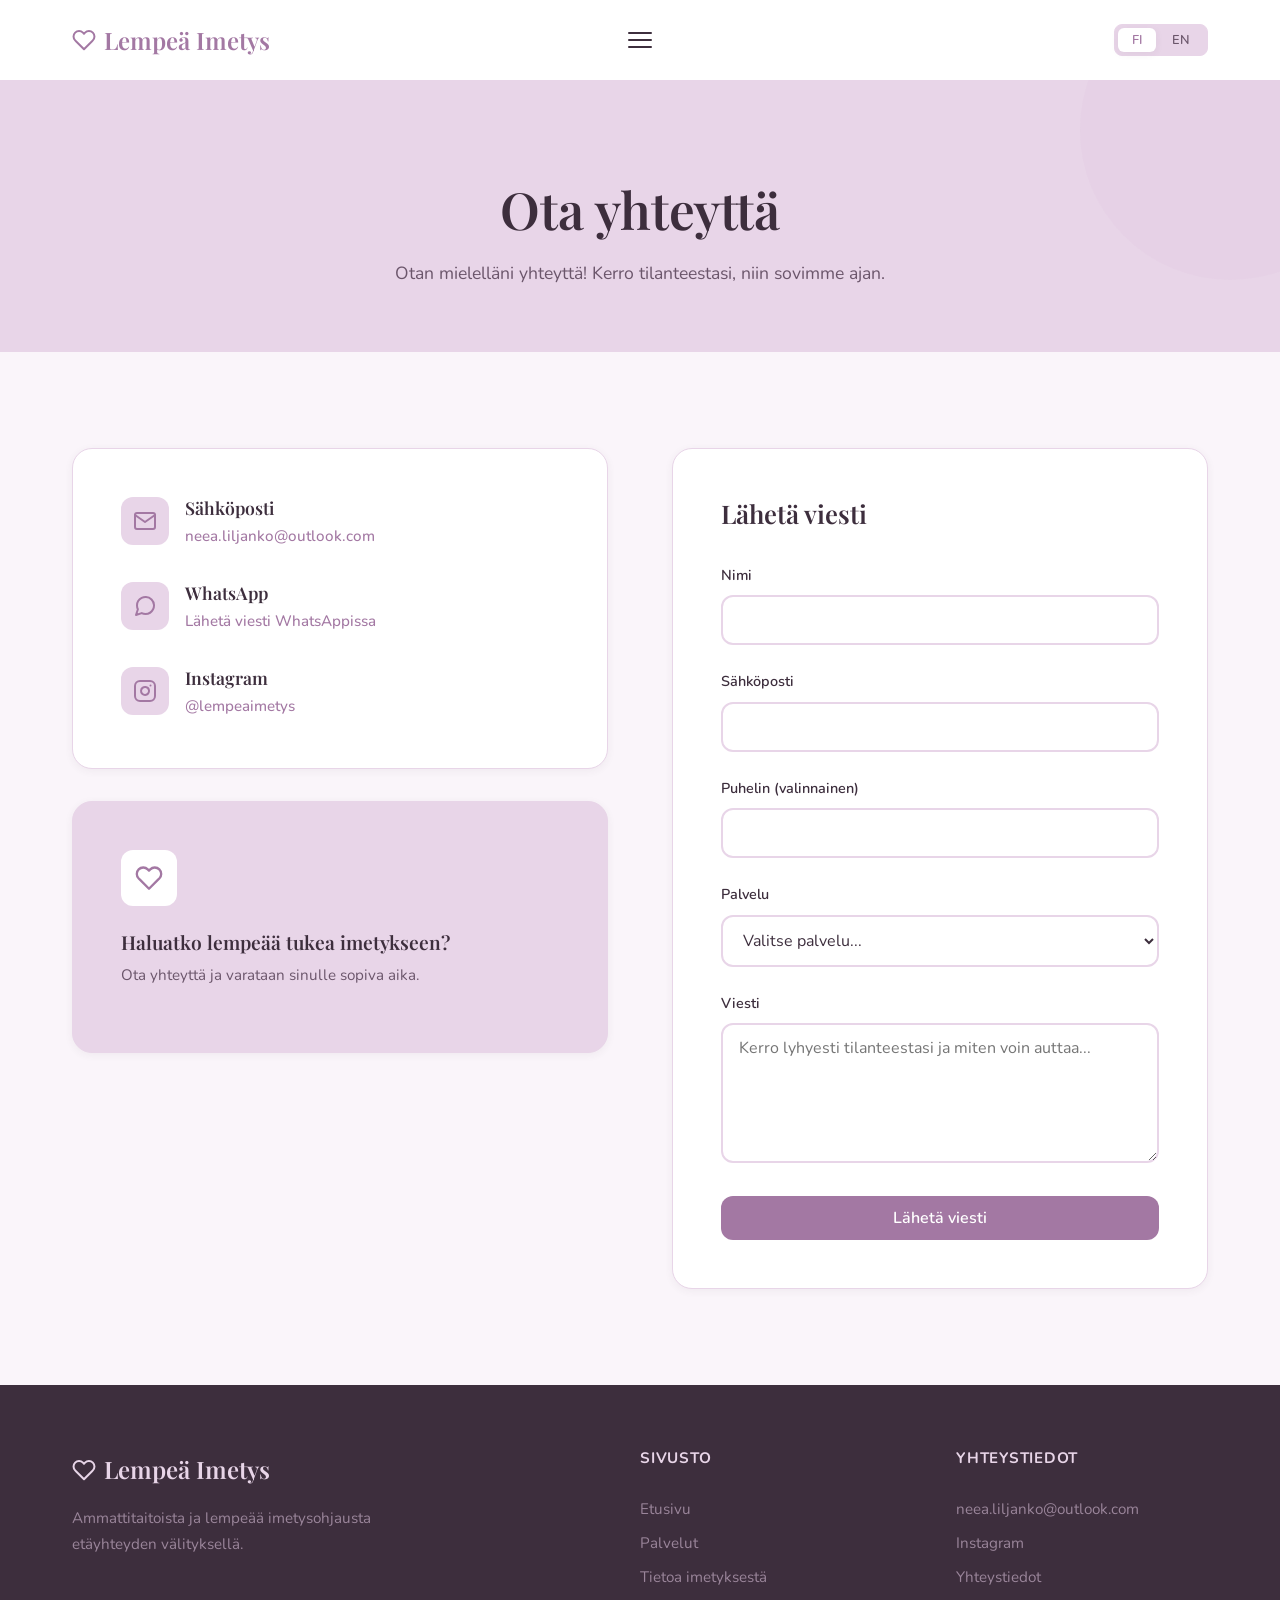
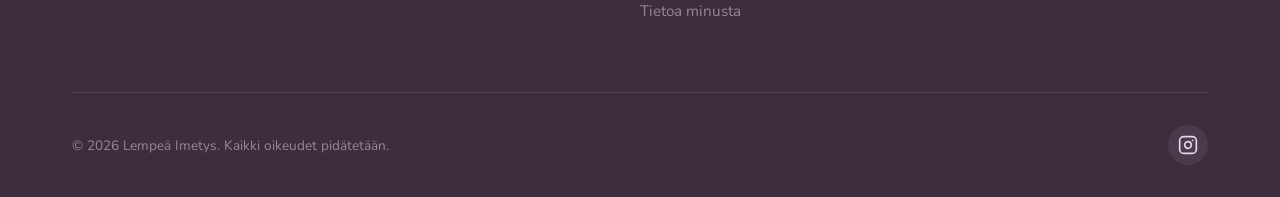
==== yhteystiedot.html @ 5a23f72b "Initial website launch - Lempeä Imetys" ====
<!DOCTYPE html>
<html lang="fi">

<head>
    <meta charset="UTF-8">
    <meta name="viewport" content="width=device-width, initial-scale=1.0">
    <title>Yhteystiedot, Lempeä Imetys</title>
    <meta name="description"
        content="Ota yhteyttä Lempeän Imetyksen imetysohjaajaan sähköpostilla, WhatsAppilla tai lomakkeella.">
    <link rel="stylesheet" href="css/style.css">
    <link rel="icon"
        href="data:image/svg+xml,<svg xmlns='http://www.w3.org/2000/svg' viewBox='0 0 24 24' fill='%23C8A2C8' stroke='%23A378A3' stroke-width='2'><path d='M20.84 4.61a5.5 5.5 0 0 0-7.78 0L12 5.67l-1.06-1.06a5.5 5.5 0 0 0-7.78 7.78l1.06 1.06L12 21.23l7.78-7.78 1.06-1.06a5.5 5.5 0 0 0 0-7.78z'/></svg>">
</head>

<body>

    <!-- Navigation -->
    <nav class="navbar" id="navbar">
        <div class="container">
            <a href="index.html" class="nav-logo">
                <svg class="icon" viewBox="0 0 24 24" fill="var(--color-primary)" stroke="var(--color-primary-dark)" stroke-width="2" stroke-linecap="round" stroke-linejoin="round">
                    <path d="M20.84 4.61a5.5 5.5 0 0 0-7.78 0L12 5.67l-1.06-1.06a5.5 5.5 0 0 0-7.78 7.78l1.06 1.06L12 21.23l7.78-7.78 1.06-1.06a5.5 5.5 0 0 0 0-7.78z"></path>
                </svg>
                <span>Lempeä Imetys</span>
            </a>
            <button class="nav-toggle" id="nav-toggle" aria-label="Menu">
                <span></span><span></span><span></span>
            </button>
            <div class="nav-right">
                <div class="lang-toggle">
                    <button data-lang="fi" class="active">FI</button>
                    <button data-lang="en">EN</button>
                </div>
            </div>
        </div>
        <div class="nav-links" id="nav-links">
            <a href="index.html" data-i18n="nav_home">Etusivu</a>
            <a href="palvelut.html" data-i18n="nav_services">Palvelut</a>
            <a href="tietoa-imetyksesta.html" data-i18n="nav_about_bf">Tietoa imetyksestä</a>
            <a href="tietoa-minusta.html" data-i18n="nav_about_me">Tietoa minusta</a>
            <a href="yhteystiedot.html" data-i18n="nav_contact">Yhteystiedot</a>
        </div>
    </nav>

    <!-- Page Header -->
    <section class="page-header">
        <div class="container">
            <h1 data-i18n="contact_page_title">Ota yhteyttä</h1>
            <p data-i18n="contact_page_subtitle">Otan mielelläni yhteyttä! Kerro tilanteestasi, niin sovimme ajan.</p>
        </div>
    </section>

    <!-- Contact Section -->
    <section class="section">
        <div class="container">
            <div class="contact-grid">
                <!-- Contact Info -->
                <div class="fade-in-left">
                    <div class="contact-info-card" style="margin-bottom: var(--space-xl);">
                        <div class="contact-info-item">
                            <div class="contact-info-icon">
                                <svg class="icon" viewBox="0 0 24 24">
                                    <path
                                        d="M4 4h16c1.1 0 2 .9 2 2v12c0 1.1-.9 2-2 2H4c-1.1 0-2-.9-2-2V6c0-1.1.9-2 2-2z">
                                    </path>
                                    <polyline points="22,6 12,13 2,6"></polyline>
                                </svg>
                            </div>
                            <div>
                                <h4 data-i18n="contact_email_title">Sähköposti</h4>
                                <p><a href="mailto:neea.liljanko@outlook.com"
                                        data-i18n="contact_email_value">neea.liljanko@outlook.com</a></p>
                            </div>
                        </div>

                        <div class="contact-info-item">
                            <div class="contact-info-icon">
                                <svg class="icon" viewBox="0 0 24 24">
                                    <path
                                        d="M21 11.5a8.38 8.38 0 0 1-.9 3.8 8.5 8.5 0 0 1-7.6 4.7 8.38 8.38 0 0 1-3.8-.9L3 21l1.9-5.7a8.38 8.38 0 0 1-.9-3.8 8.5 8.5 0 0 1 4.7-7.6 8.38 8.38 0 0 1 3.8-.9h.5a8.48 8.48 0 0 1 8 8v.5z">
                                    </path>
                                </svg>
                            </div>
                            <div>
                                <h4 data-i18n="contact_whatsapp_title">WhatsApp</h4>
                                <p><a href="https://wa.me/358XXXXXXXXX" target="_blank" rel="noopener"
                                        data-i18n="contact_whatsapp_value">Lähetä viesti WhatsAppissa</a></p>
                            </div>
                        </div>

                        <div class="contact-info-item">
                            <div class="contact-info-icon">
                                <svg class="icon" viewBox="0 0 24 24">
                                    <rect x="2" y="2" width="20" height="20" rx="5" ry="5"></rect>
                                    <path d="M16 11.37A4 4 0 1 1 12.63 8 4 4 0 0 1 16 11.37z"></path>
                                    <line x1="17.5" y1="6.5" x2="17.51" y2="6.5"></line>
                                </svg>
                            </div>
                            <div>
                                <h4 data-i18n="contact_instagram_title">Instagram</h4>
                                <p><a href="https://www.instagram.com/lempeaimetys/" target="_blank" rel="noopener"
                                        data-i18n="contact_instagram_value">@lempeaimetys</a></p>
                            </div>
                        </div>
                    </div>

                    <!-- Extra info card -->
                    <div class="card"
                        style="background-color: var(--color-primary-light); border-color: var(--color-primary-light);">
                        <div class="card-icon" style="background-color: var(--color-surface);">
                            <svg class="icon" viewBox="0 0 24 24">
                                <path
                                    d="M20.84 4.61a5.5 5.5 0 0 0-7.78 0L12 5.67l-1.06-1.06a5.5 5.5 0 0 0-7.78 7.78l1.06 1.06L12 21.23l7.78-7.78 1.06-1.06a5.5 5.5 0 0 0 0-7.78z">
                                </path>
                            </svg>
                        </div>
                        <h3 data-i18n="cta_title" style="font-size: 1.2rem;">Haluatko lempeää tukea imetykseen?</h3>
                        <p style="font-size: 0.95rem;">
                            <span data-i18n="cta_desc">Ota yhteyttä ja varataan sinulle sopiva aika.</span>
                        </p>
                    </div>
                </div>

                <!-- Contact Form -->
                <div class="contact-form fade-in-right">
                    <h3 data-i18n="contact_form_title" style="margin-bottom: var(--space-xl);">Lähetä viesti</h3>

                    <!-- 
            FORMSPREE SETUP:
            1. Go to https://formspree.io/
            2. Create a free account
            3. Create a new form
            4. Replace YOUR_FORM_ID below with the form ID
          -->
                    <form id="contact-form" action="https://formspree.io/f/YOUR_FORM_ID" method="POST">
                        <div class="form-group">
                            <label for="name" data-i18n="form_name">Nimi</label>
                            <input type="text" id="name" name="name" required>
                        </div>

                        <div class="form-group">
                            <label for="email" data-i18n="form_email">Sähköposti</label>
                            <input type="email" id="email" name="email" required>
                        </div>

                        <div class="form-group">
                            <label for="phone" data-i18n="form_phone">Puhelin (valinnainen)</label>
                            <input type="tel" id="phone" name="phone">
                        </div>

                        <div class="form-group">
                            <label for="service" data-i18n="form_service">Palvelu</label>
                            <select id="service" name="service">
                                <option value="" data-i18n="form_service_option1">Valitse palvelu...</option>
                                <option value="etaimetysohjaus" data-i18n="form_service_option2">Etäimetysohjaus
                                    (ensikäynti)</option>
                                <option value="seurantakaynti" data-i18n="form_service_option3">Seurantakäynti</option>
                                <option value="synnytysvalmennus" data-i18n="form_service_option4">Synnytysvalmennus
                                </option>
                                <option value="muu" data-i18n="form_service_option5">Muu</option>
                            </select>
                        </div>

                        <div class="form-group">
                            <label for="message" data-i18n="form_message">Viesti</label>
                            <textarea id="message" name="message" required
                                data-i18n-placeholder="form_message_placeholder"
                                placeholder="Kerro lyhyesti tilanteestasi ja miten voin auttaa..."></textarea>
                        </div>

                        <button type="submit" class="btn btn-primary" style="width: 100%; justify-content: center;"
                            data-i18n="form_submit">
                            Lähetä viesti
                        </button>
                    </form>

                    <div class="form-submit-message" data-i18n="form_success">
                        Kiitos viestistäsi! Palaan asiaan mahdollisimman pian.
                    </div>
                </div>
            </div>
        </div>
    </section>

    <!-- Footer -->
    <footer class="footer">
        <div class="container">
            <div class="footer-grid">
                <div class="footer-brand">
                    <div class="nav-logo">
                        <svg class="icon" viewBox="0 0 24 24" fill="var(--color-primary)"
                            stroke="var(--color-primary-light)" stroke-width="2" stroke-linecap="round"
                            stroke-linejoin="round">
                            <path
                                d="M20.84 4.61a5.5 5.5 0 0 0-7.78 0L12 5.67l-1.06-1.06a5.5 5.5 0 0 0-7.78 7.78l1.06 1.06L12 21.23l7.78-7.78 1.06-1.06a5.5 5.5 0 0 0 0-7.78z">
                            </path>
                        </svg>
                        <span>Lempeä Imetys</span>
                    </div>
                    <p data-i18n="footer_desc">Ammattitaitoista ja lempeää imetysohjausta etäyhteyden välityksellä.</p>
                </div>
                <div class="footer-links">
                    <h4 data-i18n="footer_links_title">Sivusto</h4>
                    <a href="index.html" data-i18n="nav_home">Etusivu</a>
                    <a href="palvelut.html" data-i18n="nav_services">Palvelut</a>
                    <a href="tietoa-imetyksesta.html" data-i18n="nav_about_bf">Tietoa imetyksestä</a>
                    <a href="tietoa-minusta.html" data-i18n="nav_about_me">Tietoa minusta</a>
                </div>
                <div class="footer-links">
                    <h4 data-i18n="footer_contact_title">Yhteystiedot</h4>
                    <a href="mailto:neea.liljanko@outlook.com">neea.liljanko@outlook.com</a>
                    <a href="https://www.instagram.com/lempeaimetys/" target="_blank" rel="noopener">Instagram</a>
                    <a href="yhteystiedot.html" data-i18n="nav_contact">Yhteystiedot</a>
                </div>
            </div>
            <div class="footer-bottom">
                <p data-i18n="footer_copyright">© 2026 Lempeä Imetys. Kaikki oikeudet pidätetään.</p>
                <div class="social-links">
                    <a href="https://www.instagram.com/lempeaimetys/" target="_blank" rel="noopener"
                        aria-label="Instagram">
                        <svg class="icon" viewBox="0 0 24 24">
                            <rect x="2" y="2" width="20" height="20" rx="5" ry="5"></rect>
                            <path d="M16 11.37A4 4 0 1 1 12.63 8 4 4 0 0 1 16 11.37z"></path>
                            <line x1="17.5" y1="6.5" x2="17.51" y2="6.5"></line>
                        </svg>
                    </a>
                </div>
            </div>
        </div>
    </footer>

    <script src="js/translations.js"></script>
    <script src="js/main.js"></script>
</body>

</html>
---- css/style.css ----
/* ============================================
   LEMPEÄ IMETYS — Design System & Styles
   ============================================ */

/* --- Google Fonts --- */
@import url('https://fonts.googleapis.com/css2?family=Playfair+Display:ital,wght@0,400;0,500;0,600;0,700;1,400;1,500&family=Nunito:wght@300;400;500;600;700&display=swap');

/* --- CSS Custom Properties --- */
:root {
  /* Colors */
  --color-primary: #C8A2C8;
  --color-primary-dark: #A378A3;
  --color-primary-light: #E8D5E8;
  --color-secondary: #F5E6D3;
  --color-accent: #D4A5A5;
  --color-bg: #FAF5FA;
  --color-surface: #FFFFFF;
  --color-text: #3D2E3D;
  --color-text-secondary: #6B566B;
  --color-text-light: #9A859A;
  --color-border: #E8D5E8;

  /* Typography */
  --font-heading: 'Playfair Display', Georgia, serif;
  --font-body: 'Nunito', 'Segoe UI', sans-serif;

  /* Spacing */
  --space-xs: 0.25rem;
  --space-sm: 0.5rem;
  --space-md: 1rem;
  --space-lg: 1.5rem;
  --space-xl: 2rem;
  --space-2xl: 3rem;
  --space-3xl: 4rem;
  --space-4xl: 6rem;

  /* Layout */
  --max-width: 1200px;
  --nav-height: 80px;

  /* Borders */
  --radius-sm: 8px;
  --radius-md: 12px;
  --radius-lg: 20px;
  --radius-xl: 28px;
  --radius-full: 50%;

  /* Shadows */
  --shadow-sm: 0 2px 8px rgba(61, 46, 61, 0.06);
  --shadow-md: 0 4px 16px rgba(61, 46, 61, 0.08);
  --shadow-lg: 0 8px 32px rgba(61, 46, 61, 0.10);
  --shadow-xl: 0 12px 48px rgba(61, 46, 61, 0.12);

  /* Transitions */
  --transition-fast: 0.2s ease;
  --transition-base: 0.3s ease;
  --transition-slow: 0.5s ease;
}

/* --- Reset & Base --- */
*,
*::before,
*::after {
  margin: 0;
  padding: 0;
  box-sizing: border-box;
}

html {
  scroll-behavior: smooth;
  font-size: 16px;
}

body {
  font-family: var(--font-body);
  color: var(--color-text);
  background-color: var(--color-bg);
  line-height: 1.7;
  -webkit-font-smoothing: antialiased;
  -moz-osx-font-smoothing: grayscale;
}

img {
  max-width: 100%;
  height: auto;
  display: block;
}

a {
  color: var(--color-primary-dark);
  text-decoration: none;
  transition: color var(--transition-fast);
}

a:hover {
  color: var(--color-text);
}

ul,
ol {
  list-style: none;
}

/* --- Typography --- */
h1,
h2,
h3,
h4 {
  font-family: var(--font-heading);
  font-weight: 600;
  line-height: 1.3;
  color: var(--color-text);
}

h1 {
  font-size: clamp(2rem, 5vw, 3.2rem);
}

h2 {
  font-size: clamp(1.6rem, 3.5vw, 2.4rem);
}

h3 {
  font-size: clamp(1.2rem, 2.5vw, 1.6rem);
}

h4 {
  font-size: 1.1rem;
}

p {
  margin-bottom: var(--space-md);
  color: var(--color-text-secondary);
}

/* --- Layout Utilities --- */
.container {
  width: 100%;
  max-width: var(--max-width);
  margin: 0 auto;
  padding: 0 var(--space-xl);
}

.section {
  padding: var(--space-4xl) 0;
}

.section-header {
  text-align: center;
  margin-bottom: var(--space-3xl);
}

.section-header h2 {
  margin-bottom: var(--space-md);
}

.section-header p {
  max-width: 600px;
  margin: 0 auto;
  font-size: 1.1rem;
}

.section-divider {
  width: 60px;
  height: 3px;
  background-color: var(--color-primary);
  margin: var(--space-lg) auto;
  border-radius: 2px;
}

/* --- Navigation --- */
.navbar {
  position: sticky;
  top: 0;
  background-color: rgba(255, 255, 255, 0.95);
  backdrop-filter: blur(10px);
  -webkit-backdrop-filter: blur(10px);
  z-index: 1000;
  transition: box-shadow var(--transition-base);
}

.navbar.scrolled {
  box-shadow: var(--shadow-md);
}

.navbar .container {
  display: flex;
  align-items: center;
  justify-content: space-between;
  height: var(--nav-height);
}

.nav-logo {
  font-family: var(--font-heading);
  font-size: 1.5rem;
  font-weight: 600;
  color: var(--color-primary-dark);
  display: flex;
  align-items: center;
  gap: var(--space-sm);
  flex: 1;
}

.nav-logo .logo-icon {
  font-size: 1.4rem;
}

.nav-links {
  display: none;
  flex-direction: column;
  align-items: center;
  padding: var(--space-lg) var(--space-xl);
  gap: var(--space-sm);
  background-color: var(--color-surface);
}

.nav-links.active {
  display: flex;
}

.nav-links a {
  font-weight: 500;
  font-size: 1rem;
  color: var(--color-text-secondary);
  padding: var(--space-sm) 0;
  transition: color var(--transition-fast);
}

.nav-links a:hover,
.nav-links a.active {
  color: var(--color-primary-dark);
}

/* Language Toggle */
.lang-toggle {
  display: flex;
  align-items: center;
  background-color: var(--color-primary-light);
  border-radius: var(--radius-sm);
  padding: 3px;
  gap: 2px;
  margin-left: 0;
  border: 1px solid var(--color-border);
}

.lang-toggle button {
  border: none;
  background: transparent;
  font-family: var(--font-body);
  font-size: 0.8rem;
  font-weight: 600;
  padding: 6px 14px;
  border-radius: 6px;
  cursor: pointer;
  color: var(--color-text-secondary);
  transition: all var(--transition-fast);
  line-height: 1;
}

.lang-toggle button.active {
  background-color: var(--color-surface);
  color: var(--color-primary-dark);
  box-shadow: var(--shadow-sm);
}

/* Nav Right (toggle + lang) */
.nav-right {
  display: flex;
  align-items: center;
  gap: var(--space-md);
  flex: 1;
  justify-content: flex-end;
}

/* Menu Toggle — centered between logo and lang */
.nav-toggle {
  display: flex;
  flex-direction: column;
  gap: 5px;
  background: none;
  border: none;
  cursor: pointer;
  padding: var(--space-sm);
}

.nav-toggle span {
  display: block;
  width: 24px;
  height: 2px;
  background-color: var(--color-text);
  border-radius: 2px;
  transition: all var(--transition-base);
}

.nav-toggle.active span:nth-child(1) {
  transform: rotate(45deg) translate(5px, 5px);
}

.nav-toggle.active span:nth-child(2) {
  opacity: 0;
}

.nav-toggle.active span:nth-child(3) {
  transform: rotate(-45deg) translate(5px, -5px);
}

/* --- Hero Section --- */
.hero {
  min-height: 100vh;
  display: flex;
  align-items: center;
  padding-top: 0;
  background-color: var(--color-bg);
  position: relative;
  overflow: hidden;
}

.hero::before {
  content: '';
  position: absolute;
  top: -50%;
  right: -20%;
  width: 600px;
  height: 600px;
  background-color: var(--color-primary-light);
  border-radius: var(--radius-full);
  opacity: 0.3;
  z-index: 0;
}

.hero::after {
  content: '';
  position: absolute;
  bottom: -30%;
  left: -10%;
  width: 400px;
  height: 400px;
  background-color: var(--color-secondary);
  border-radius: var(--radius-full);
  opacity: 0.3;
  z-index: 0;
}

.hero .container {
  position: relative;
  z-index: 1;
  display: grid;
  grid-template-columns: 1fr 1fr;
  gap: var(--space-3xl);
  align-items: center;
}

.hero-content {
  max-width: 560px;
}

.hero-badge {
  display: inline-flex;
  align-items: center;
  gap: var(--space-sm);
  background-color: var(--color-primary-light);
  color: var(--color-primary-dark);
  padding: 8px 18px;
  border-radius: var(--radius-sm);
  font-size: 0.85rem;
  font-weight: 600;
  margin-bottom: var(--space-lg);
  letter-spacing: 0.02em;
}

.hero h1 {
  margin-bottom: var(--space-lg);
  font-weight: 700;
}

.hero h1 .highlight {
  color: var(--color-primary-dark);
  font-style: italic;
}

.hero-description {
  font-size: 1.15rem;
  line-height: 1.8;
  margin-bottom: var(--space-2xl);
}

.hero-image {
  display: flex;
  justify-content: center;
  align-items: center;
}

.hero-image-wrapper {
  position: relative;
  width: 100%;
  max-width: 480px;
  aspect-ratio: 4/5;
  border-radius: var(--radius-xl);
  overflow: hidden;
  box-shadow: var(--shadow-xl);
}

.hero-image-wrapper img {
  width: 100%;
  height: 100%;
  object-fit: cover;
}

.hero-image-decoration {
  position: absolute;
  top: -20px;
  right: -20px;
  width: 120px;
  height: 120px;
  background-color: var(--color-primary-light);
  border-radius: var(--radius-full);
  z-index: -1;
}

/* --- Buttons --- */
.btn {
  display: inline-flex;
  align-items: center;
  gap: var(--space-sm);
  padding: 14px 32px;
  border-radius: var(--radius-md);
  font-family: var(--font-body);
  font-size: 1rem;
  font-weight: 600;
  border: none;
  cursor: pointer;
  transition: all var(--transition-base);
  text-decoration: none;
  line-height: 1;
}

.btn-primary {
  background-color: var(--color-primary-dark);
  color: var(--color-surface);
}

.btn-primary:hover {
  background-color: var(--color-text);
  color: var(--color-surface);
  transform: translateY(-2px);
  box-shadow: var(--shadow-lg);
}

.btn-secondary {
  background-color: transparent;
  color: var(--color-primary-dark);
  border: 2px solid var(--color-primary);
}

.btn-secondary:hover {
  background-color: var(--color-primary-light);
  color: var(--color-primary-dark);
  transform: translateY(-2px);
}

.btn-icon {
  font-size: 1.1rem;
}

.hero-buttons {
  display: flex;
  gap: var(--space-md);
  flex-wrap: wrap;
}

/* --- Cards --- */
.card {
  background-color: var(--color-surface);
  border-radius: var(--radius-lg);
  padding: var(--space-2xl);
  box-shadow: var(--shadow-sm);
  transition: all var(--transition-base);
  border: 1px solid var(--color-border);
}

.card:hover {
  transform: translateY(-4px);
  box-shadow: var(--shadow-lg);
}

.card-icon {
  width: 56px;
  height: 56px;
  background-color: var(--color-primary-light);
  border-radius: var(--radius-md);
  display: flex;
  align-items: center;
  justify-content: center;
  font-size: 1.5rem;
  margin-bottom: var(--space-lg);
}

.card h3 {
  margin-bottom: var(--space-sm);
}

.card p {
  font-size: 0.95rem;
}

.cards-grid {
  display: grid;
  grid-template-columns: repeat(auto-fit, minmax(300px, 1fr));
  gap: var(--space-xl);
}

/* --- Services Cards (specific) --- */
.service-card {
  position: relative;
  overflow: hidden;
}

.service-card .card-tag {
  display: inline-block;
  background-color: var(--color-secondary);
  color: var(--color-primary-dark);
  padding: 4px 12px;
  border-radius: var(--radius-sm);
  font-size: 0.8rem;
  font-weight: 600;
  margin-bottom: var(--space-md);
}

.service-card .card-tag.coming-soon {
  background-color: var(--color-accent);
  color: var(--color-surface);
}

.service-price {
  font-family: var(--font-heading);
  font-size: 1.8rem;
  font-weight: 700;
  color: var(--color-primary-dark);
  margin-top: var(--space-lg);
}

.service-price .price-detail {
  display: block;
  font-family: var(--font-body);
  font-size: 0.85rem;
  font-weight: 400;
  color: var(--color-text-secondary);
  margin-top: var(--space-xs);
}

.service-features {
  margin-top: var(--space-lg);
  display: flex;
  flex-direction: column;
  gap: var(--space-sm);
}

.service-features li {
  display: flex;
  align-items: flex-start;
  gap: var(--space-sm);
  font-size: 0.95rem;
  color: var(--color-text-secondary);
}

.service-features li::before {
  content: '✓';
  color: var(--color-primary-dark);
  font-weight: 700;
  flex-shrink: 0;
}

/* --- About / Info Section --- */
.about-grid {
  display: grid;
  grid-template-columns: 1fr 1fr;
  gap: var(--space-3xl);
  align-items: center;
}

.about-image-wrapper {
  border-radius: var(--radius-xl);
  overflow: hidden;
  box-shadow: var(--shadow-lg);
  aspect-ratio: 3/4;
}

.about-image-wrapper img {
  width: 100%;
  height: 100%;
  object-fit: cover;
}

.about-content h2 {
  margin-bottom: var(--space-lg);
}

.about-content p {
  font-size: 1.05rem;
}

.credentials-list {
  display: flex;
  flex-wrap: wrap;
  gap: var(--space-sm);
  margin-top: var(--space-lg);
  margin-bottom: var(--space-xl);
}

.credential-badge {
  display: inline-flex;
  align-items: center;
  gap: var(--space-xs);
  background-color: var(--color-primary-light);
  color: var(--color-primary-dark);
  padding: 8px 16px;
  border-radius: var(--radius-sm);
  font-size: 0.85rem;
  font-weight: 600;
}

/* --- CTA Section --- */
.cta-section {
  background-color: var(--color-primary-light);
  text-align: center;
  position: relative;
  overflow: hidden;
}

.cta-section h2 {
  margin-bottom: var(--space-md);
}

.cta-section p {
  max-width: 500px;
  margin: 0 auto var(--space-2xl);
  font-size: 1.1rem;
}

/* --- FAQ Section --- */
.faq-item {
  background-color: var(--color-surface);
  border: 1px solid var(--color-border);
  border-radius: var(--radius-md);
  margin-bottom: var(--space-md);
  overflow: hidden;
}

.faq-question {
  width: 100%;
  display: flex;
  align-items: center;
  justify-content: space-between;
  padding: var(--space-lg) var(--space-xl);
  background: none;
  border: none;
  cursor: pointer;
  font-family: var(--font-body);
  font-size: 1rem;
  font-weight: 600;
  color: var(--color-text);
  text-align: left;
  transition: background-color var(--transition-fast);
}

.faq-question:hover {
  background-color: var(--color-bg);
}

.faq-question .faq-icon {
  font-size: 1.3rem;
  color: var(--color-primary-dark);
  transition: transform var(--transition-base);
  flex-shrink: 0;
  margin-left: var(--space-md);
}

.faq-item.active .faq-question .faq-icon {
  transform: rotate(45deg);
}

.faq-answer {
  max-height: 0;
  overflow: hidden;
  transition: max-height var(--transition-slow);
}

.faq-answer-inner {
  padding: 0 var(--space-xl) var(--space-lg);
  color: var(--color-text-secondary);
  line-height: 1.8;
}

/* --- Contact Form --- */
.contact-grid {
  display: grid;
  grid-template-columns: 1fr 1fr;
  gap: var(--space-3xl);
  align-items: start;
}

.contact-info-card {
  background-color: var(--color-surface);
  border-radius: var(--radius-lg);
  padding: var(--space-2xl);
  box-shadow: var(--shadow-sm);
  border: 1px solid var(--color-border);
}

.contact-info-item {
  display: flex;
  align-items: flex-start;
  gap: var(--space-md);
  margin-bottom: var(--space-xl);
}

.contact-info-item:last-child {
  margin-bottom: 0;
}

.contact-info-icon {
  width: 48px;
  height: 48px;
  background-color: var(--color-primary-light);
  border-radius: var(--radius-md);
  display: flex;
  align-items: center;
  justify-content: center;
  font-size: 1.3rem;
  flex-shrink: 0;
}

.contact-info-item h4 {
  margin-bottom: var(--space-xs);
}

.contact-info-item p {
  font-size: 0.95rem;
  margin-bottom: 0;
}

.contact-info-item a {
  color: var(--color-primary-dark);
  font-weight: 500;
}

.contact-form {
  background-color: var(--color-surface);
  border-radius: var(--radius-lg);
  padding: var(--space-2xl);
  box-shadow: var(--shadow-sm);
  border: 1px solid var(--color-border);
}

.form-group {
  margin-bottom: var(--space-lg);
}

.form-group label {
  display: block;
  font-weight: 600;
  font-size: 0.9rem;
  margin-bottom: var(--space-sm);
  color: var(--color-text);
}

.form-group input,
.form-group textarea,
.form-group select {
  width: 100%;
  padding: 12px 16px;
  border: 2px solid var(--color-border);
  border-radius: var(--radius-md);
  font-family: var(--font-body);
  font-size: 1rem;
  color: var(--color-text);
  background-color: var(--color-surface);
  transition: border-color var(--transition-fast);
  outline: none;
}

.form-group input:focus,
.form-group textarea:focus,
.form-group select:focus {
  border-color: var(--color-primary);
}

.form-group textarea {
  min-height: 140px;
  resize: vertical;
}

.form-submit-message {
  display: none;
  text-align: center;
  padding: var(--space-xl);
  background-color: var(--color-primary-light);
  border-radius: var(--radius-md);
  color: var(--color-primary-dark);
  font-weight: 600;
}

.form-submit-message.visible {
  display: block;
}

/* --- Footer --- */
.footer {
  background-color: var(--color-text);
  color: var(--color-primary-light);
  padding: var(--space-3xl) 0 var(--space-xl);
}

.footer-grid {
  display: grid;
  grid-template-columns: 2fr 1fr 1fr;
  gap: var(--space-3xl);
  margin-bottom: var(--space-3xl);
}

.footer-brand .nav-logo {
  color: var(--color-primary-light);
  margin-bottom: var(--space-md);
}

.footer-brand p {
  color: var(--color-text-light);
  font-size: 0.95rem;
  max-width: 300px;
}

.footer-links h4 {
  color: var(--color-primary-light);
  margin-bottom: var(--space-lg);
  font-family: var(--font-body);
  font-weight: 700;
  font-size: 0.95rem;
  text-transform: uppercase;
  letter-spacing: 0.05em;
}

.footer-links a {
  display: block;
  color: var(--color-text-light);
  padding: var(--space-xs) 0;
  font-size: 0.95rem;
  transition: color var(--transition-fast);
}

.footer-links a:hover {
  color: var(--color-primary-light);
}

.footer-bottom {
  border-top: 1px solid rgba(200, 162, 200, 0.15);
  padding-top: var(--space-xl);
  display: flex;
  justify-content: space-between;
  align-items: center;
}

.footer-bottom p {
  font-size: 0.85rem;
  color: var(--color-text-light);
  margin: 0;
}

.social-links {
  display: flex;
  gap: var(--space-md);
}

.social-links a {
  width: 40px;
  height: 40px;
  background-color: rgba(200, 162, 200, 0.1);
  border-radius: var(--radius-full);
  display: flex;
  align-items: center;
  justify-content: center;
  color: var(--color-primary-light);
  font-size: 1.1rem;
  transition: all var(--transition-fast);
}

.social-links a:hover {
  background-color: var(--color-primary-dark);
  color: var(--color-surface);
}

/* --- Page Header (for inner pages) --- */
.page-header {
  padding-top: var(--space-4xl);
  padding-bottom: var(--space-3xl);
  background-color: var(--color-primary-light);
  text-align: center;
  position: relative;
  overflow: hidden;
}

.page-header::before {
  content: '';
  position: absolute;
  top: -100px;
  right: -100px;
  width: 300px;
  height: 300px;
  background-color: var(--color-primary);
  border-radius: var(--radius-full);
  opacity: 0.08;
}

.page-header h1 {
  position: relative;
  z-index: 1;
}

.page-header p {
  position: relative;
  z-index: 1;
  max-width: 600px;
  margin: var(--space-md) auto 0;
  font-size: 1.1rem;
}

/* --- Info Blocks --- */
.info-block {
  display: grid;
  grid-template-columns: 1fr 1fr;
  gap: var(--space-3xl);
  align-items: center;
  margin-bottom: var(--space-4xl);
}

.info-block:nth-child(even) {
  direction: rtl;
}

.info-block:nth-child(even)>* {
  direction: ltr;
}

.info-block-content h3 {
  margin-bottom: var(--space-md);
}

.info-block-content ul {
  margin-top: var(--space-md);
}

.info-block-content li {
  display: flex;
  align-items: flex-start;
  gap: var(--space-sm);
  margin-bottom: var(--space-sm);
  color: var(--color-text-secondary);
}

.info-block-content li::before {
  content: '♡';
  color: var(--color-accent);
  flex-shrink: 0;
  font-size: 0.9rem;
  margin-top: 2px;
}

.info-block-image {
  border-radius: var(--radius-xl);
  overflow: hidden;
  box-shadow: var(--shadow-md);
  aspect-ratio: 4/3;
}

.info-block-image img {
  width: 100%;
  height: 100%;
  object-fit: cover;
}

/* --- Animations --- */
.fade-in {
  opacity: 0;
  transform: translateY(24px);
  transition: opacity 0.6s ease, transform 0.6s ease;
}

.fade-in.visible {
  opacity: 1;
  transform: translateY(0);
}

.fade-in-left {
  opacity: 0;
  transform: translateX(-24px);
  transition: opacity 0.6s ease, transform 0.6s ease;
}

.fade-in-left.visible {
  opacity: 1;
  transform: translateX(0);
}

.fade-in-right {
  opacity: 0;
  transform: translateX(24px);
  transition: opacity 0.6s ease, transform 0.6s ease;
}

.fade-in-right.visible {
  opacity: 1;
  transform: translateX(0);
}

/* Staggered delay for grid items */
.cards-grid .card:nth-child(1) {
  transition-delay: 0s;
}

.cards-grid .card:nth-child(2) {
  transition-delay: 0.1s;
}

.cards-grid .card:nth-child(3) {
  transition-delay: 0.2s;
}

/* --- Responsive Design --- */
@media (max-width: 1024px) {
  .hero .container {
    grid-template-columns: 1fr;
    text-align: center;
  }

  .hero-content {
    max-width: 100%;
  }

  .hero-buttons {
    justify-content: center;
  }

  .hero-image {
    order: -1;
  }

  .hero-image-wrapper {
    max-width: 360px;
    margin: 0 auto;
  }

  .about-grid,
  .contact-grid,
  .info-block {
    grid-template-columns: 1fr;
  }

  .info-block:nth-child(even) {
    direction: ltr;
  }

  .footer-grid {
    grid-template-columns: 1fr 1fr;
  }
}

@media (max-width: 768px) {
  :root {
    --nav-height: 64px;
    --space-4xl: 4rem;
  }

  .hero {
    min-height: auto;
    padding-top: var(--space-2xl);
    padding-bottom: var(--space-2xl);
  }

  .hero-image-wrapper {
    max-width: 280px;
  }

  .cards-grid {
    grid-template-columns: 1fr;
  }

  .footer-grid {
    grid-template-columns: 1fr;
    gap: var(--space-xl);
  }

  .footer-bottom {
    flex-direction: column;
    gap: var(--space-md);
    text-align: center;
  }

  .about-image-wrapper {
    max-height: 400px;
  }
}

/* --- Lucide Icons --- */
.icon {
  width: 20px;
  height: 20px;
  stroke: currentColor;
  stroke-width: 2;
  stroke-linecap: round;
  stroke-linejoin: round;
  fill: none;
  flex-shrink: 0;
}

.icon-sm {
  width: 16px;
  height: 16px;
}

.icon-lg {
  width: 24px;
  height: 24px;
}

.icon-xl {
  width: 28px;
  height: 28px;
}

.card-icon .icon {
  width: 28px;
  height: 28px;
  stroke: var(--color-primary-dark);
}

.contact-info-icon .icon {
  width: 24px;
  height: 24px;
  stroke: var(--color-primary-dark);
}

.nav-logo .icon {
  width: 24px;
  height: 24px;
  stroke: currentColor;
}

.credential-badge .icon {
  width: 16px;
  height: 16px;
}
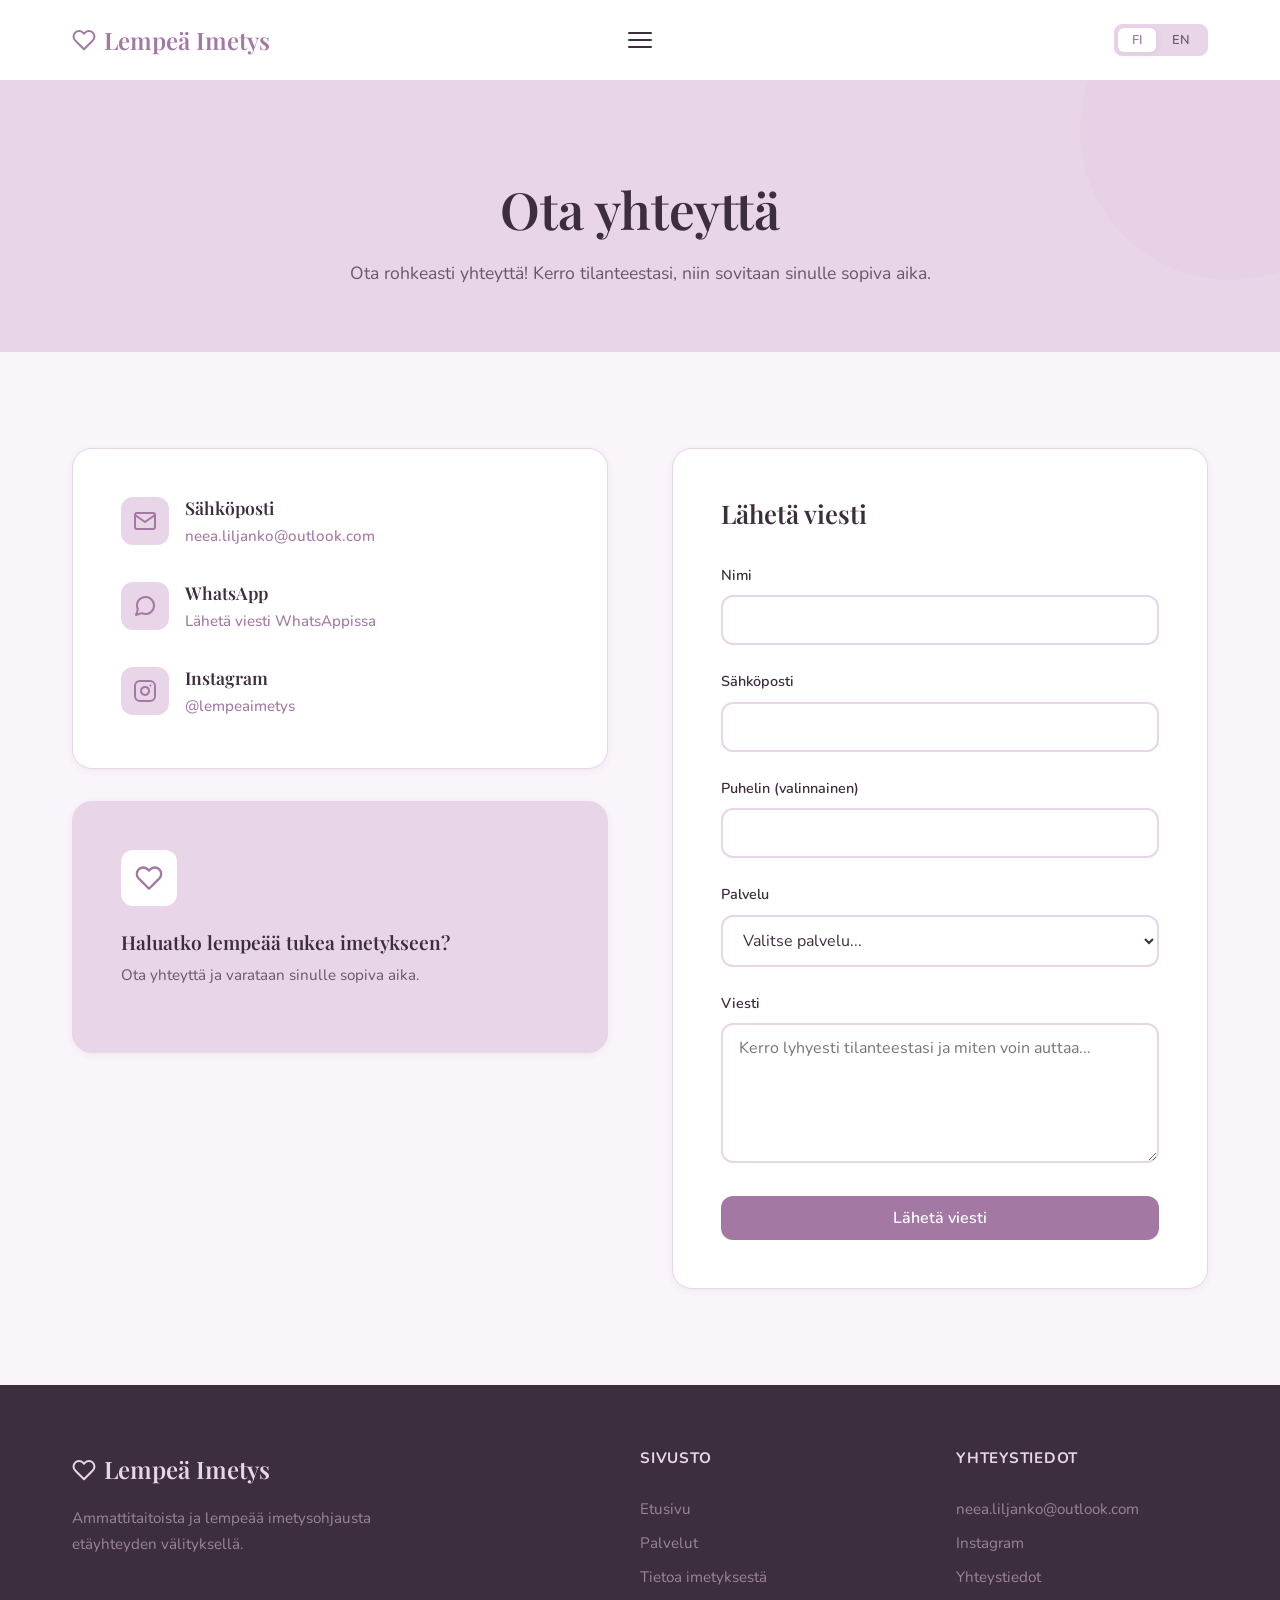
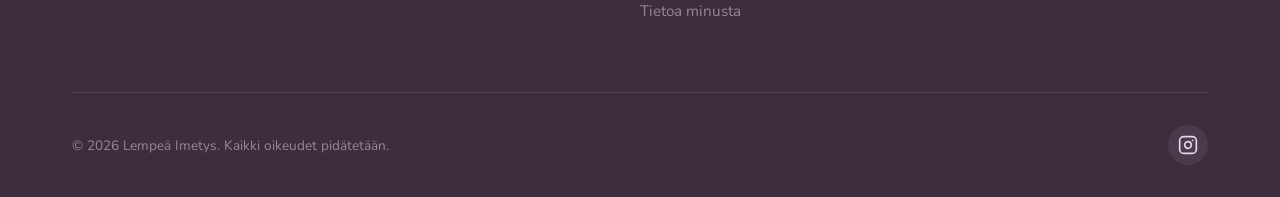
==== commit f9399067: "Mobile improvements, contact text fix, custom domain" ====
--- a/yhteystiedot.html
+++ b/yhteystiedot.html
@@ -18,8 +18,11 @@
     <nav class="navbar" id="navbar">
         <div class="container">
             <a href="index.html" class="nav-logo">
-                <svg class="icon" viewBox="0 0 24 24" fill="var(--color-primary)" stroke="var(--color-primary-dark)" stroke-width="2" stroke-linecap="round" stroke-linejoin="round">
-                    <path d="M20.84 4.61a5.5 5.5 0 0 0-7.78 0L12 5.67l-1.06-1.06a5.5 5.5 0 0 0-7.78 7.78l1.06 1.06L12 21.23l7.78-7.78 1.06-1.06a5.5 5.5 0 0 0 0-7.78z"></path>
+                <svg class="icon" viewBox="0 0 24 24" fill="var(--color-primary)" stroke="var(--color-primary-dark)"
+                    stroke-width="2" stroke-linecap="round" stroke-linejoin="round">
+                    <path
+                        d="M20.84 4.61a5.5 5.5 0 0 0-7.78 0L12 5.67l-1.06-1.06a5.5 5.5 0 0 0-7.78 7.78l1.06 1.06L12 21.23l7.78-7.78 1.06-1.06a5.5 5.5 0 0 0 0-7.78z">
+                    </path>
                 </svg>
                 <span>Lempeä Imetys</span>
             </a>
@@ -46,7 +49,8 @@
     <section class="page-header">
         <div class="container">
             <h1 data-i18n="contact_page_title">Ota yhteyttä</h1>
-            <p data-i18n="contact_page_subtitle">Otan mielelläni yhteyttä! Kerro tilanteestasi, niin sovimme ajan.</p>
+            <p data-i18n="contact_page_subtitle">Ota rohkeasti yhteyttä! Kerro tilanteestasi, niin sovitaan sinulle
+                sopiva aika.</p>
         </div>
     </section>
 
--- a/css/style.css
+++ b/css/style.css
@@ -1097,6 +1097,66 @@
   .about-image-wrapper {
     max-height: 400px;
   }
+
+  .nav-logo {
+    font-size: 1.2rem;
+  }
+
+  .nav-logo .icon {
+    width: 20px;
+    height: 20px;
+  }
+
+  h1 {
+    font-size: 2.2rem;
+  }
+
+  h2 {
+    font-size: 1.6rem;
+  }
+
+  .hero-description {
+    font-size: 1rem;
+  }
+
+  .page-header {
+    padding-top: var(--space-2xl);
+    padding-bottom: var(--space-2xl);
+  }
+
+  .page-header p {
+    font-size: 0.95rem;
+  }
+
+  .nav-links {
+    background-color: rgba(255, 255, 255, 1);
+  }
+}
+
+/* Small phones (iPhone SE, etc.) */
+@media (max-width: 480px) {
+  .hero-image-wrapper {
+    max-width: 220px;
+  }
+
+  .hero-buttons {
+    flex-direction: column;
+    width: 100%;
+  }
+
+  .hero-buttons .btn {
+    width: 100%;
+    text-align: center;
+  }
+
+  .credential-badge {
+    font-size: 0.8rem;
+    padding: 6px 12px;
+  }
+
+  .service-price {
+    font-size: 1.6rem;
+  }
 }
 
 /* --- Lucide Icons --- */
